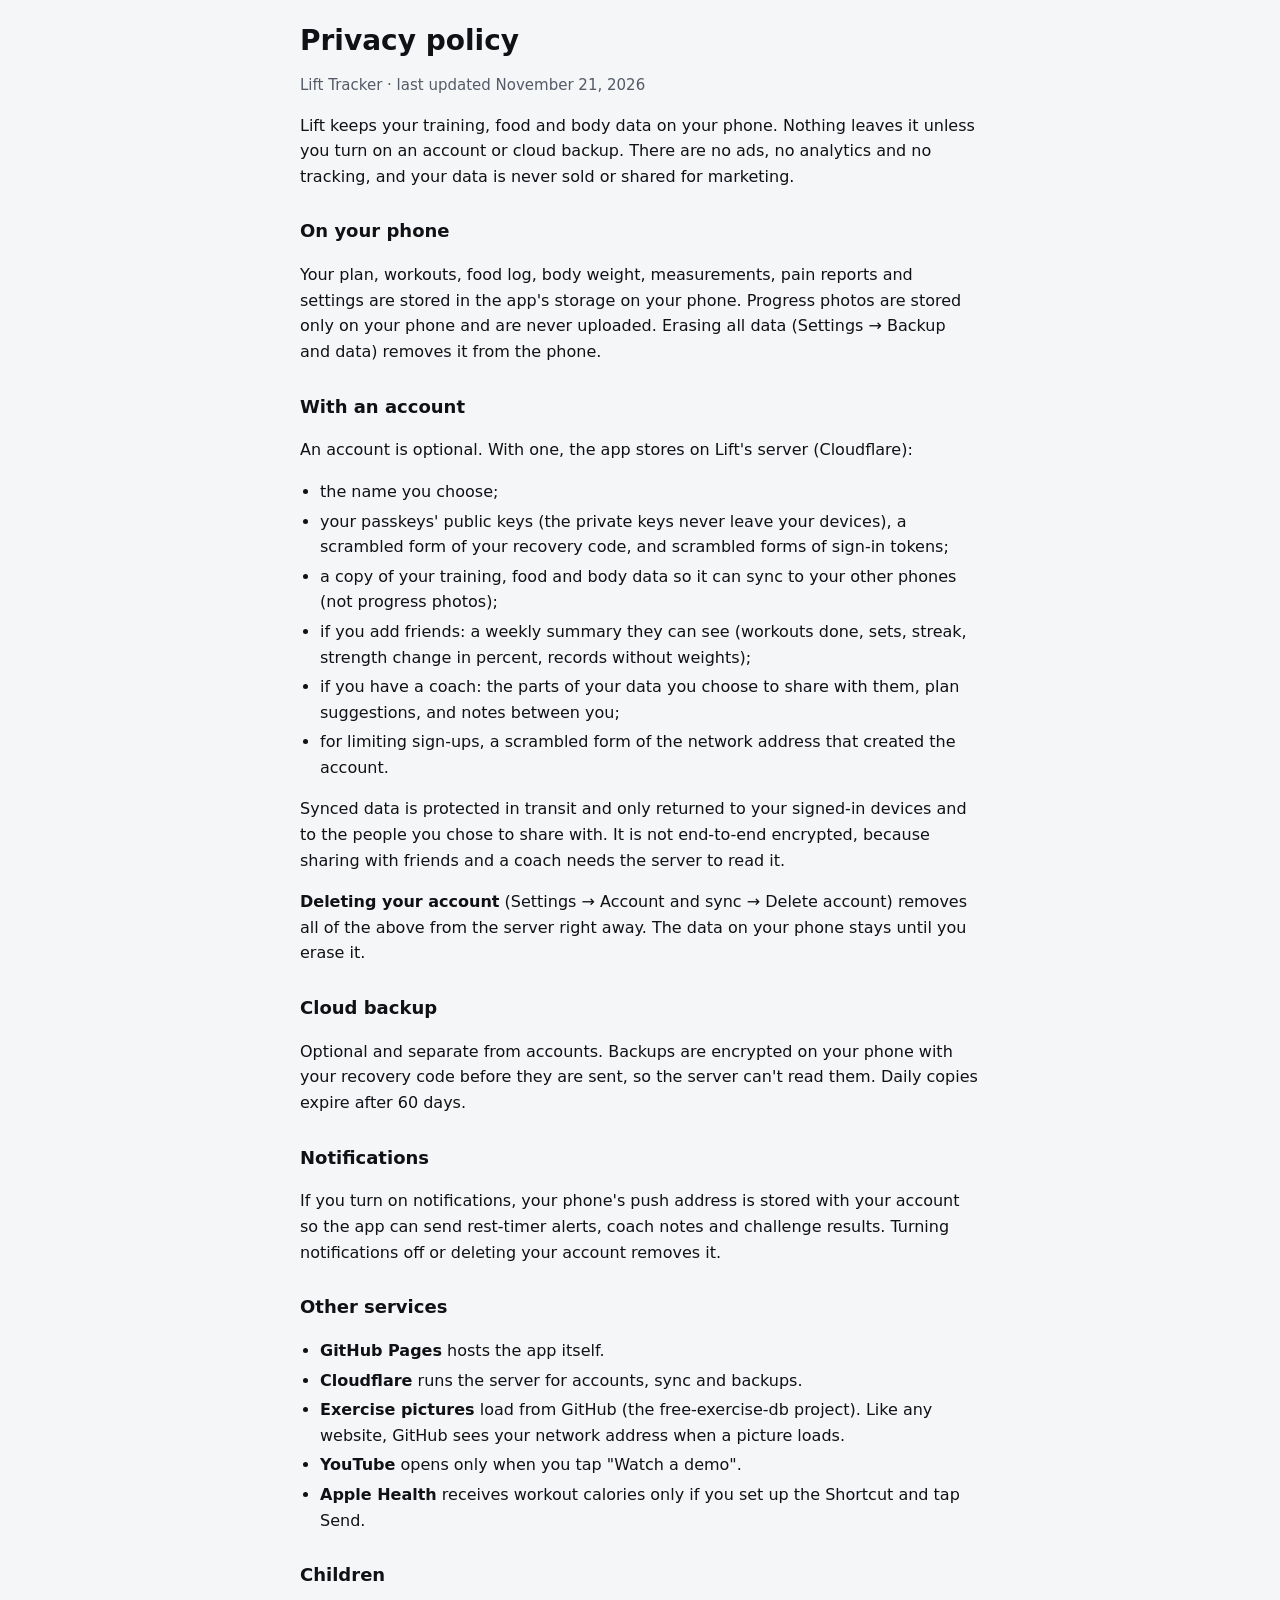
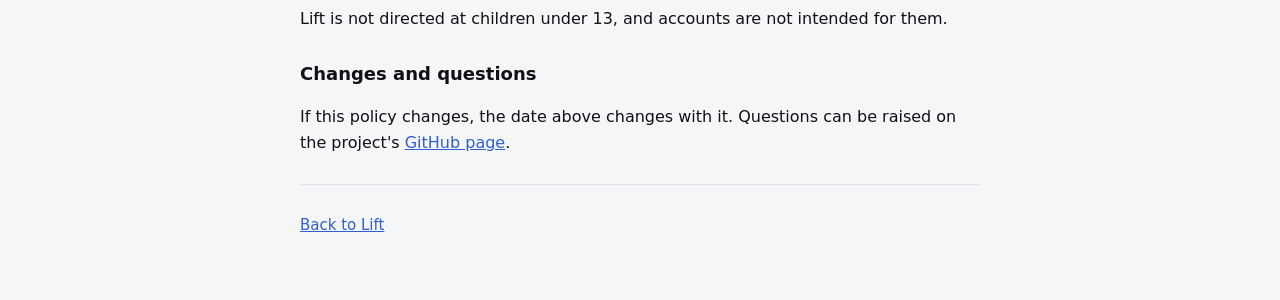
==== privacy.html @ e9cd705c "Notifications, account deletion, in-app confirmations, blank first run, app.js split - Notifications" ====
<!doctype html>
<html lang="en">
<head>
  <meta charset="utf-8">
  <meta http-equiv="Content-Security-Policy" content="default-src 'none'; style-src 'unsafe-inline'; img-src 'self'">
  <meta name="viewport" content="width=device-width, initial-scale=1, viewport-fit=cover">
  <meta name="referrer" content="no-referrer">
  <title>Lift privacy policy</title>
  <style>
    :root { --bg: #f5f6f8; --text: #0f1115; --muted: #545b67; --line: #e1e4ea; --accent: #2f5fd0; color-scheme: light; }
    @media (prefers-color-scheme: dark) { :root { --bg: #0c0e12; --text: #f1f3f6; --muted: #a2a9b6; --line: #2a2f39; --accent: #7aa2ff; color-scheme: dark; } }
    body { margin: 0; background: var(--bg); color: var(--text); font: 16px/1.6 -apple-system, BlinkMacSystemFont, 'Segoe UI', system-ui, sans-serif; padding: max(24px, env(safe-area-inset-top)) max(20px, env(safe-area-inset-right)) 48px max(20px, env(safe-area-inset-left)); }
    main { max-width: 680px; margin: 0 auto; }
    h1 { font-size: 1.75rem; line-height: 1.2; margin: 0 0 4px; }
    h2 { font-size: 1.125rem; margin: 28px 0 6px; }
    p, li { color: var(--text); }
    .muted { color: var(--muted); font-size: 0.9375rem; }
    ul { padding-left: 20px; }
    li { margin: 4px 0; }
    a { color: var(--accent); }
    hr { border: 0; border-top: 1px solid var(--line); margin: 28px 0; }
  </style>
</head>
<body>
<main>
  <h1>Privacy policy</h1>
  <p class="muted">Lift Tracker · last updated November 21, 2026</p>

  <p>Lift keeps your training, food and body data on your phone. Nothing leaves it unless you turn on an account or cloud backup. There are no ads, no analytics and no tracking, and your data is never sold or shared for marketing.</p>

  <h2>On your phone</h2>
  <p>Your plan, workouts, food log, body weight, measurements, pain reports and settings are stored in the app's storage on your phone. Progress photos are stored only on your phone and are never uploaded. Erasing all data (Settings → Backup and data) removes it from the phone.</p>

  <h2>With an account</h2>
  <p>An account is optional. With one, the app stores on Lift's server (Cloudflare):</p>
  <ul>
    <li>the name you choose;</li>
    <li>your passkeys' public keys (the private keys never leave your devices), a scrambled form of your recovery code, and scrambled forms of sign-in tokens;</li>
    <li>a copy of your training, food and body data so it can sync to your other phones (not progress photos);</li>
    <li>if you add friends: a weekly summary they can see (workouts done, sets, streak, strength change in percent, records without weights);</li>
    <li>if you have a coach: the parts of your data you choose to share with them, plan suggestions, and notes between you;</li>
    <li>for limiting sign-ups, a scrambled form of the network address that created the account.</li>
  </ul>
  <p>Synced data is protected in transit and only returned to your signed-in devices and to the people you chose to share with. It is not end-to-end encrypted, because sharing with friends and a coach needs the server to read it.</p>
  <p><b>Deleting your account</b> (Settings → Account and sync → Delete account) removes all of the above from the server right away. The data on your phone stays until you erase it.</p>

  <h2>Cloud backup</h2>
  <p>Optional and separate from accounts. Backups are encrypted on your phone with your recovery code before they are sent, so the server can't read them. Daily copies expire after 60 days.</p>

  <h2>Notifications</h2>
  <p>If you turn on notifications, your phone's push address is stored with your account so the app can send rest-timer alerts, coach notes and challenge results. Turning notifications off or deleting your account removes it.</p>

  <h2>Other services</h2>
  <ul>
    <li><b>GitHub Pages</b> hosts the app itself.</li>
    <li><b>Cloudflare</b> runs the server for accounts, sync and backups.</li>
    <li><b>Exercise pictures</b> load from GitHub (the free-exercise-db project). Like any website, GitHub sees your network address when a picture loads.</li>
    <li><b>YouTube</b> opens only when you tap "Watch a demo".</li>
    <li><b>Apple Health</b> receives workout calories only if you set up the Shortcut and tap Send.</li>
  </ul>

  <h2>Children</h2>
  <p>Lift is not directed at children under 13, and accounts are not intended for them.</p>

  <h2>Changes and questions</h2>
  <p>If this policy changes, the date above changes with it. Questions can be raised on the project's <a href="https://github.com/jbroefitzpatrick/lift-tracker/issues" rel="noopener">GitHub page</a>.</p>
  <hr>
  <p class="muted"><a href="./">Back to Lift</a></p>
</main>
</body>
</html>
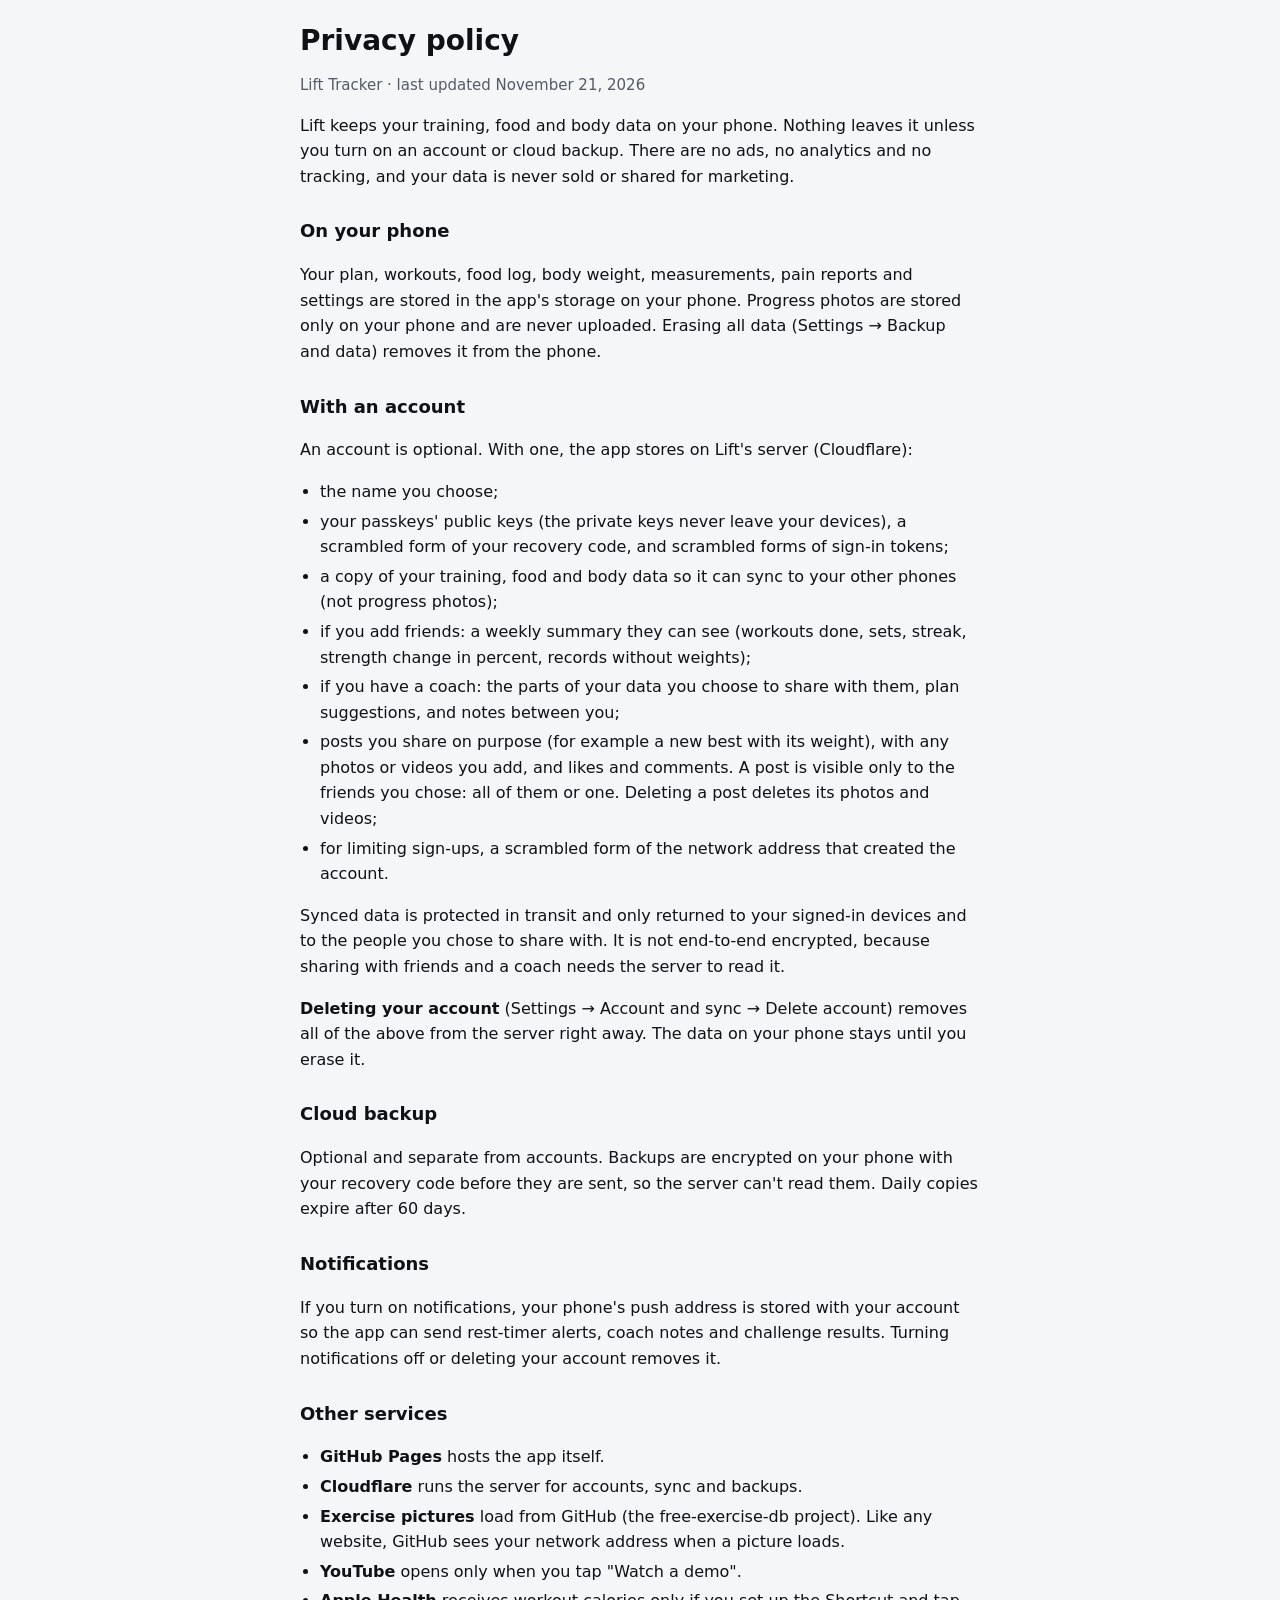
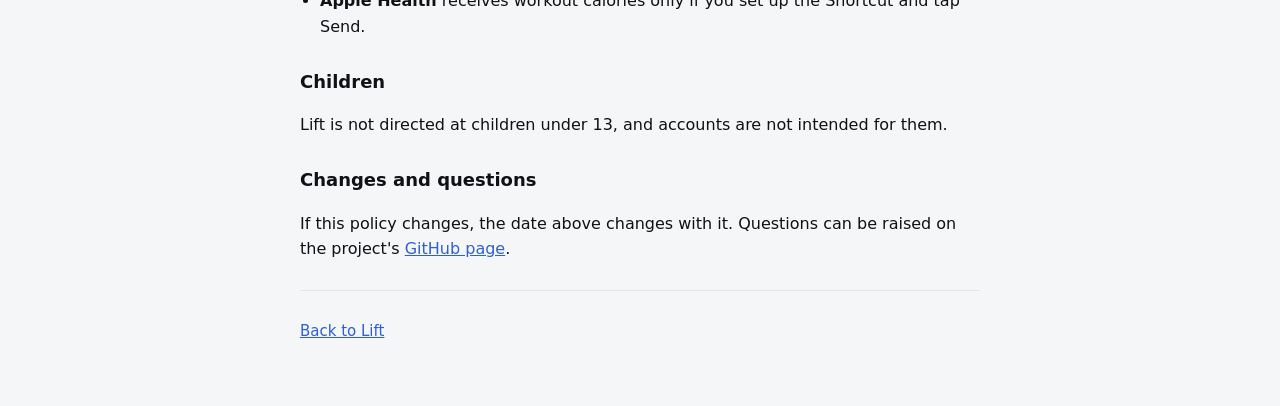
==== commit e6dff1e3: "People posts with photos and video, likes and comments; better first run - Share a new best (with it" ====
--- a/privacy.html
+++ b/privacy.html
@@ -39,6 +39,7 @@
     <li>a copy of your training, food and body data so it can sync to your other phones (not progress photos);</li>
     <li>if you add friends: a weekly summary they can see (workouts done, sets, streak, strength change in percent, records without weights);</li>
     <li>if you have a coach: the parts of your data you choose to share with them, plan suggestions, and notes between you;</li>
+    <li>posts you share on purpose (for example a new best with its weight), with any photos or videos you add, and likes and comments. A post is visible only to the friends you chose: all of them or one. Deleting a post deletes its photos and videos;</li>
     <li>for limiting sign-ups, a scrambled form of the network address that created the account.</li>
   </ul>
   <p>Synced data is protected in transit and only returned to your signed-in devices and to the people you chose to share with. It is not end-to-end encrypted, because sharing with friends and a coach needs the server to read it.</p>
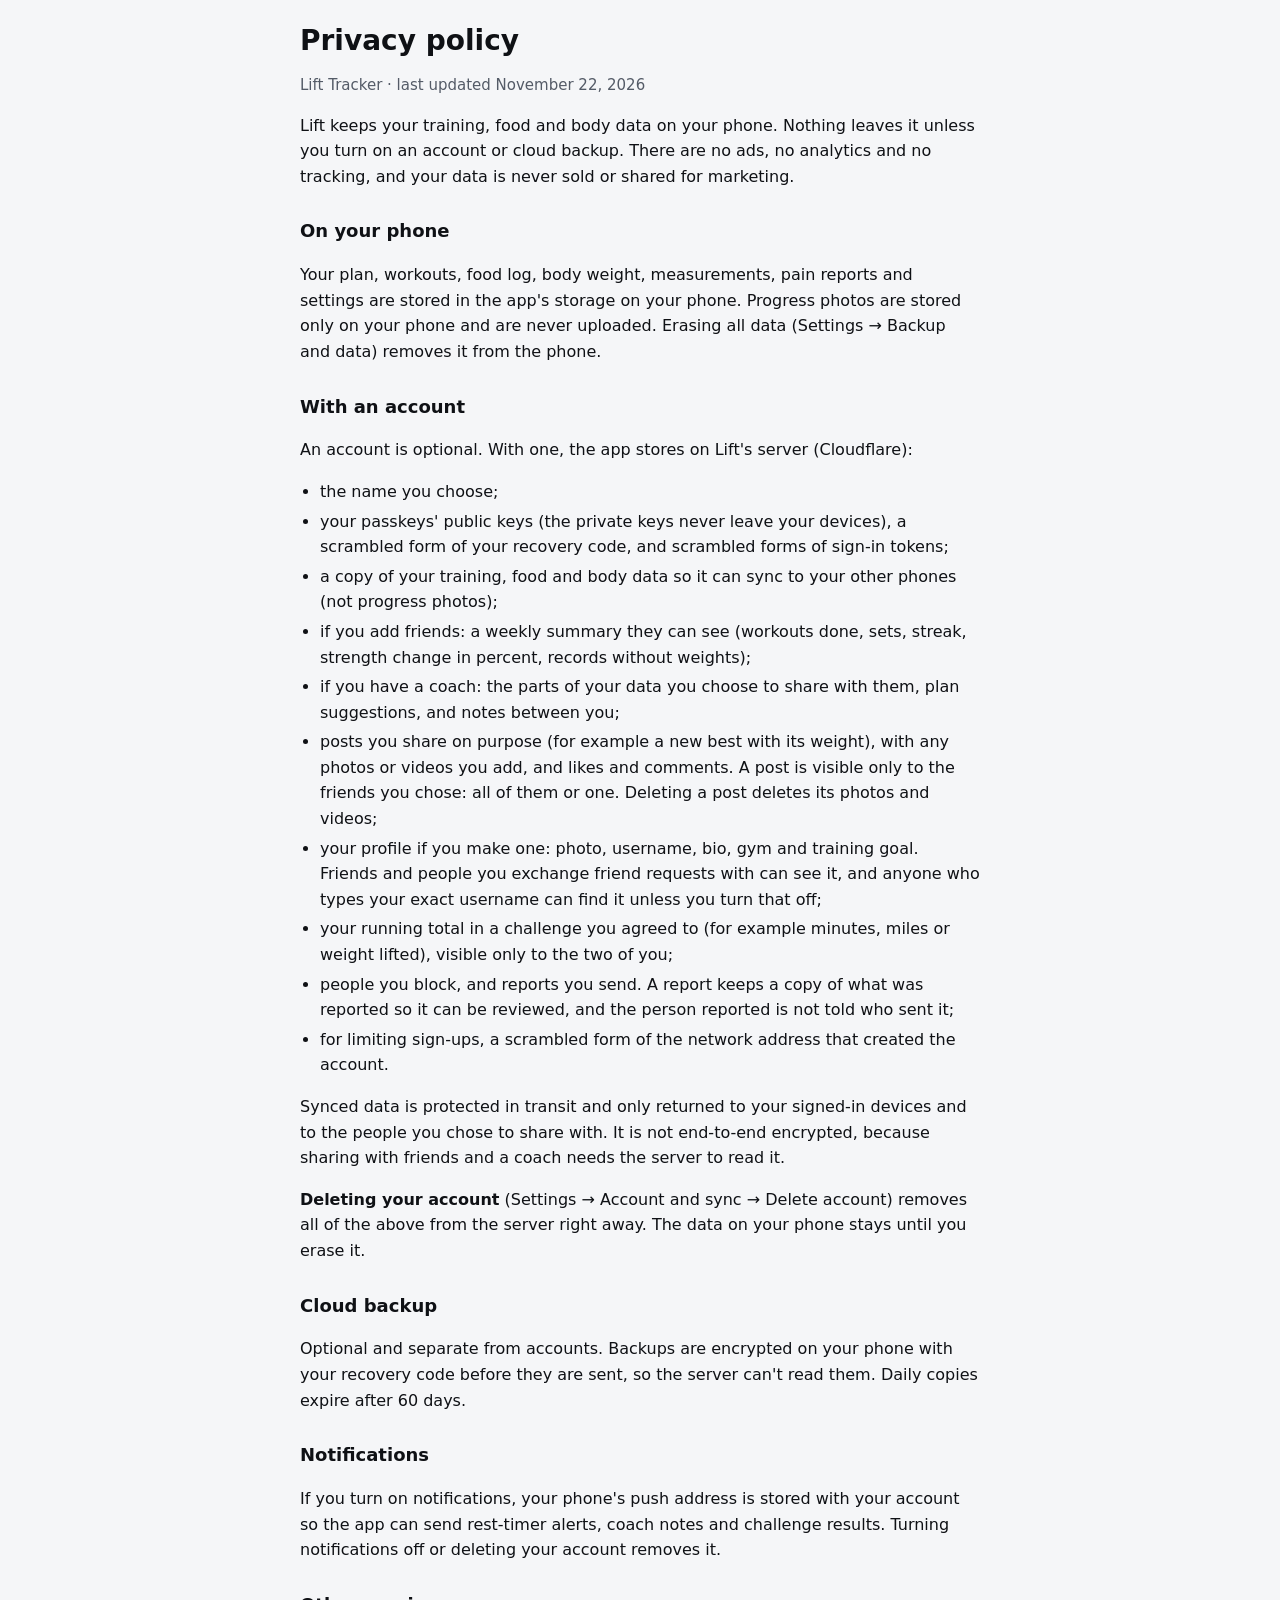
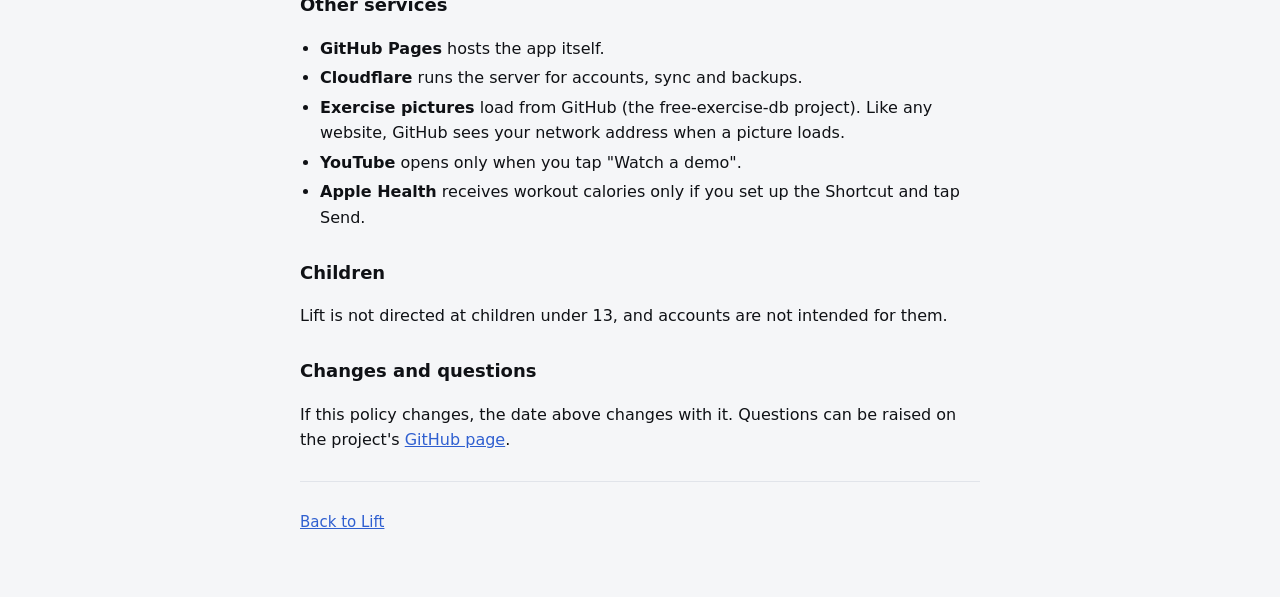
==== commit 4f149b1a: "Big goal, head-to-head metrics, block and report, clearer wording - Big goal on Progress: 1,000 to 2" ====
--- a/privacy.html
+++ b/privacy.html
@@ -24,7 +24,7 @@
 <body>
 <main>
   <h1>Privacy policy</h1>
-  <p class="muted">Lift Tracker · last updated November 21, 2026</p>
+  <p class="muted">Lift Tracker · last updated November 22, 2026</p>
 
   <p>Lift keeps your training, food and body data on your phone. Nothing leaves it unless you turn on an account or cloud backup. There are no ads, no analytics and no tracking, and your data is never sold or shared for marketing.</p>
 
@@ -40,6 +40,9 @@
     <li>if you add friends: a weekly summary they can see (workouts done, sets, streak, strength change in percent, records without weights);</li>
     <li>if you have a coach: the parts of your data you choose to share with them, plan suggestions, and notes between you;</li>
     <li>posts you share on purpose (for example a new best with its weight), with any photos or videos you add, and likes and comments. A post is visible only to the friends you chose: all of them or one. Deleting a post deletes its photos and videos;</li>
+    <li>your profile if you make one: photo, username, bio, gym and training goal. Friends and people you exchange friend requests with can see it, and anyone who types your exact username can find it unless you turn that off;</li>
+    <li>your running total in a challenge you agreed to (for example minutes, miles or weight lifted), visible only to the two of you;</li>
+    <li>people you block, and reports you send. A report keeps a copy of what was reported so it can be reviewed, and the person reported is not told who sent it;</li>
     <li>for limiting sign-ups, a scrambled form of the network address that created the account.</li>
   </ul>
   <p>Synced data is protected in transit and only returned to your signed-in devices and to the people you chose to share with. It is not end-to-end encrypted, because sharing with friends and a coach needs the server to read it.</p>
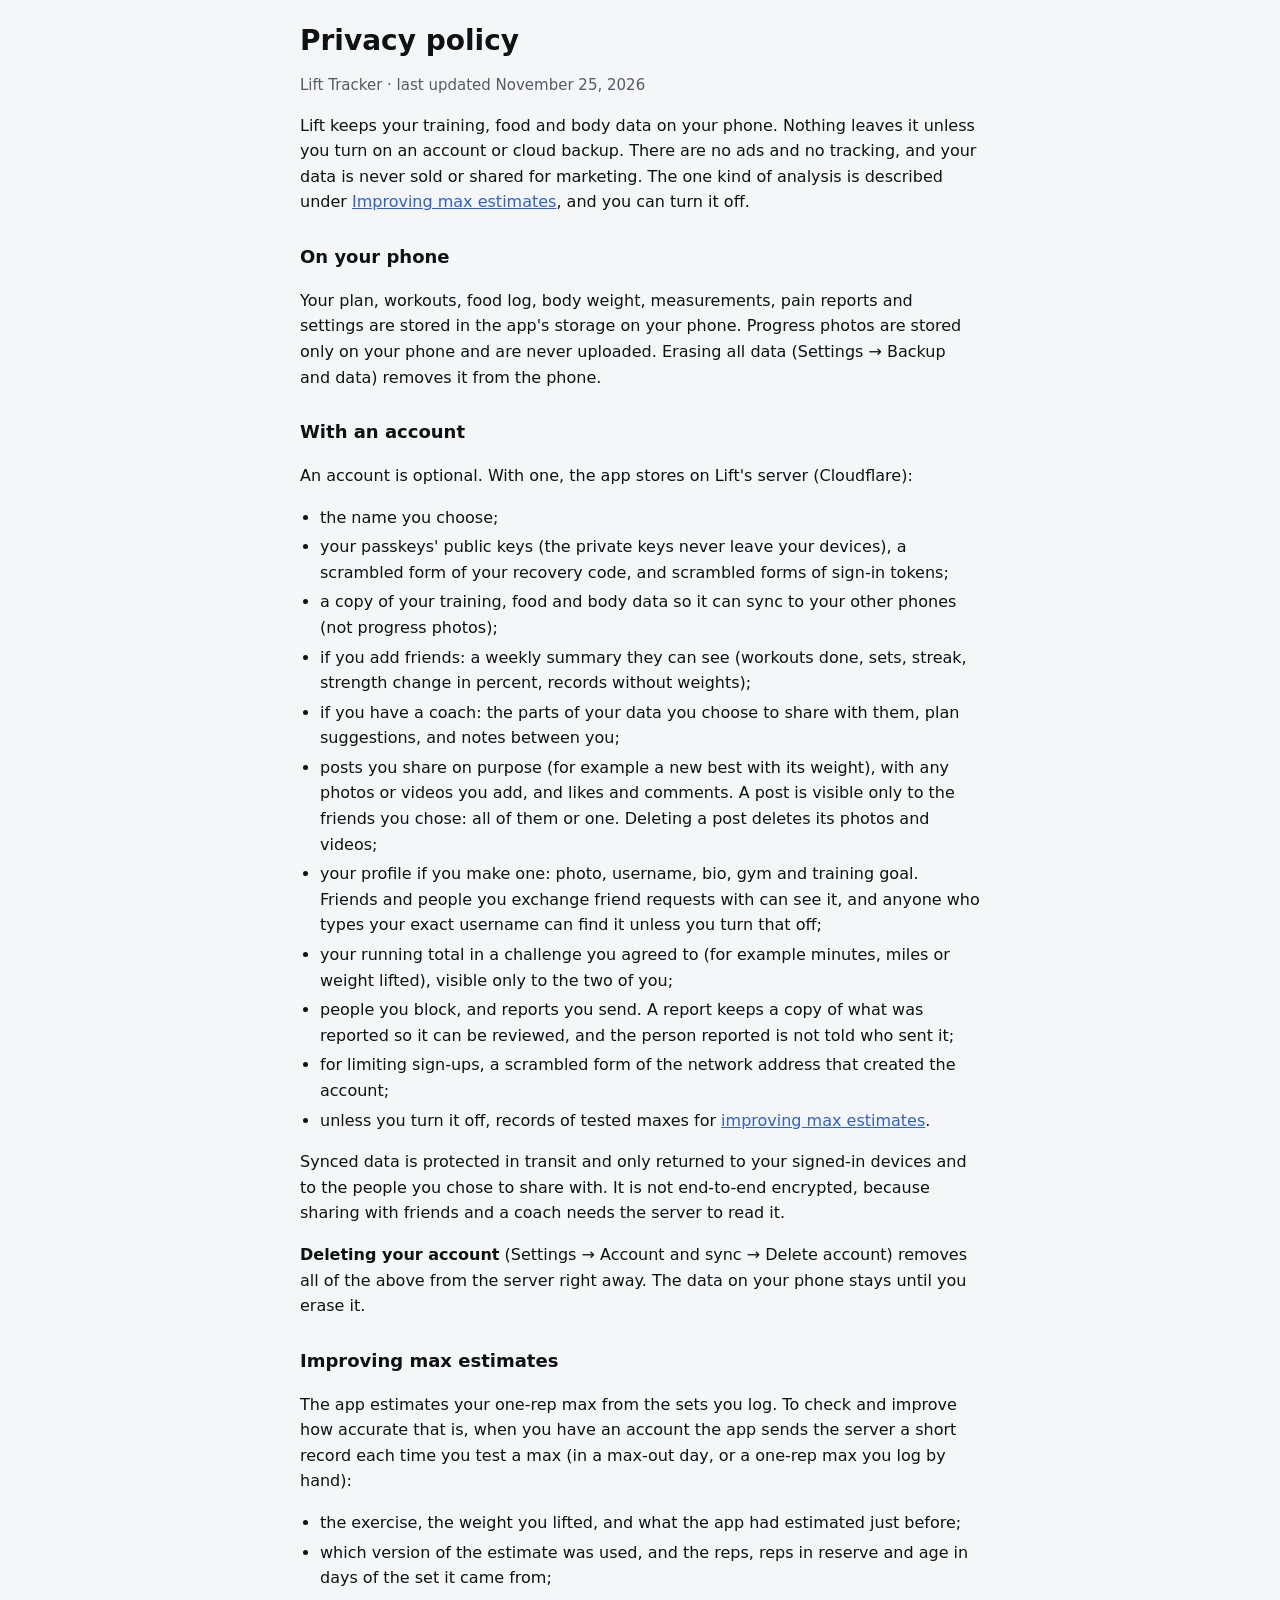
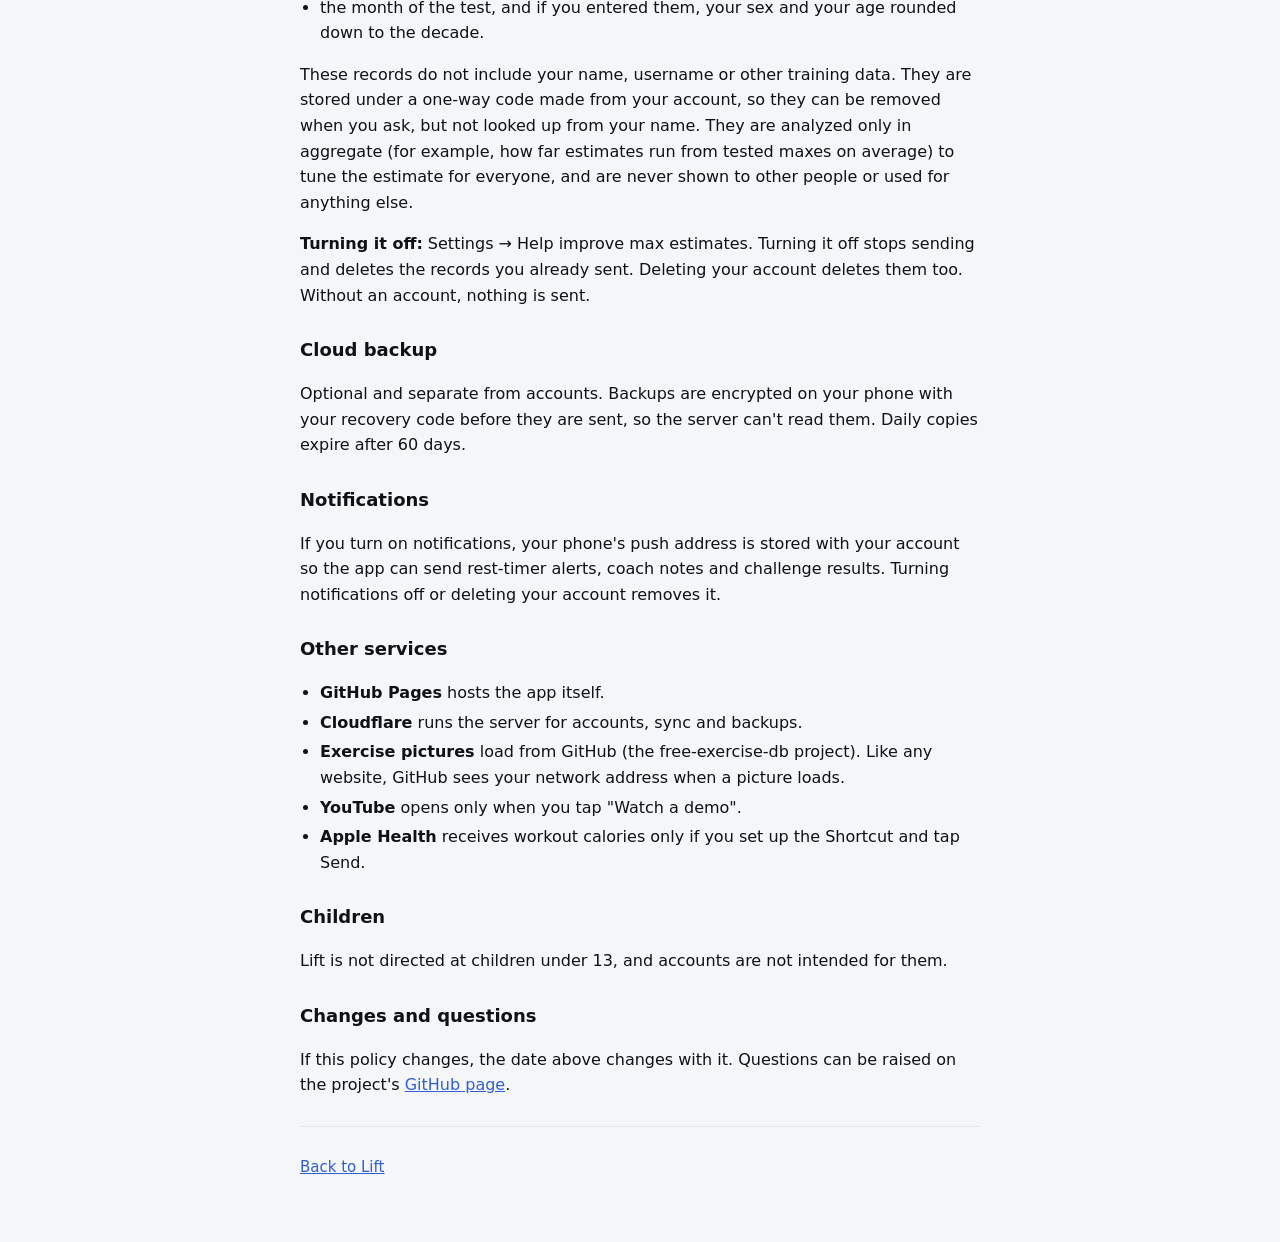
==== commit 1cd7f494: "Pooled max-estimate checks, opt-out, and meet day on a rest day - Server: /v2/calib stores tested-ma" ====
--- a/privacy.html
+++ b/privacy.html
@@ -24,9 +24,9 @@
 <body>
 <main>
   <h1>Privacy policy</h1>
-  <p class="muted">Lift Tracker · last updated November 22, 2026</p>
+  <p class="muted">Lift Tracker · last updated November 25, 2026</p>
 
-  <p>Lift keeps your training, food and body data on your phone. Nothing leaves it unless you turn on an account or cloud backup. There are no ads, no analytics and no tracking, and your data is never sold or shared for marketing.</p>
+  <p>Lift keeps your training, food and body data on your phone. Nothing leaves it unless you turn on an account or cloud backup. There are no ads and no tracking, and your data is never sold or shared for marketing. The one kind of analysis is described under <a href="#research">Improving max estimates</a>, and you can turn it off.</p>
 
   <h2>On your phone</h2>
   <p>Your plan, workouts, food log, body weight, measurements, pain reports and settings are stored in the app's storage on your phone. Progress photos are stored only on your phone and are never uploaded. Erasing all data (Settings → Backup and data) removes it from the phone.</p>
@@ -43,10 +43,21 @@
     <li>your profile if you make one: photo, username, bio, gym and training goal. Friends and people you exchange friend requests with can see it, and anyone who types your exact username can find it unless you turn that off;</li>
     <li>your running total in a challenge you agreed to (for example minutes, miles or weight lifted), visible only to the two of you;</li>
     <li>people you block, and reports you send. A report keeps a copy of what was reported so it can be reviewed, and the person reported is not told who sent it;</li>
-    <li>for limiting sign-ups, a scrambled form of the network address that created the account.</li>
+    <li>for limiting sign-ups, a scrambled form of the network address that created the account;</li>
+    <li>unless you turn it off, records of tested maxes for <a href="#research">improving max estimates</a>.</li>
   </ul>
   <p>Synced data is protected in transit and only returned to your signed-in devices and to the people you chose to share with. It is not end-to-end encrypted, because sharing with friends and a coach needs the server to read it.</p>
   <p><b>Deleting your account</b> (Settings → Account and sync → Delete account) removes all of the above from the server right away. The data on your phone stays until you erase it.</p>
+
+  <h2 id="research">Improving max estimates</h2>
+  <p>The app estimates your one-rep max from the sets you log. To check and improve how accurate that is, when you have an account the app sends the server a short record each time you test a max (in a max-out day, or a one-rep max you log by hand):</p>
+  <ul>
+    <li>the exercise, the weight you lifted, and what the app had estimated just before;</li>
+    <li>which version of the estimate was used, and the reps, reps in reserve and age in days of the set it came from;</li>
+    <li>the month of the test, and if you entered them, your sex and your age rounded down to the decade.</li>
+  </ul>
+  <p>These records do not include your name, username or other training data. They are stored under a one-way code made from your account, so they can be removed when you ask, but not looked up from your name. They are analyzed only in aggregate (for example, how far estimates run from tested maxes on average) to tune the estimate for everyone, and are never shown to other people or used for anything else.</p>
+  <p><b>Turning it off:</b> Settings → Help improve max estimates. Turning it off stops sending and deletes the records you already sent. Deleting your account deletes them too. Without an account, nothing is sent.</p>
 
   <h2>Cloud backup</h2>
   <p>Optional and separate from accounts. Backups are encrypted on your phone with your recovery code before they are sent, so the server can't read them. Daily copies expire after 60 days.</p>
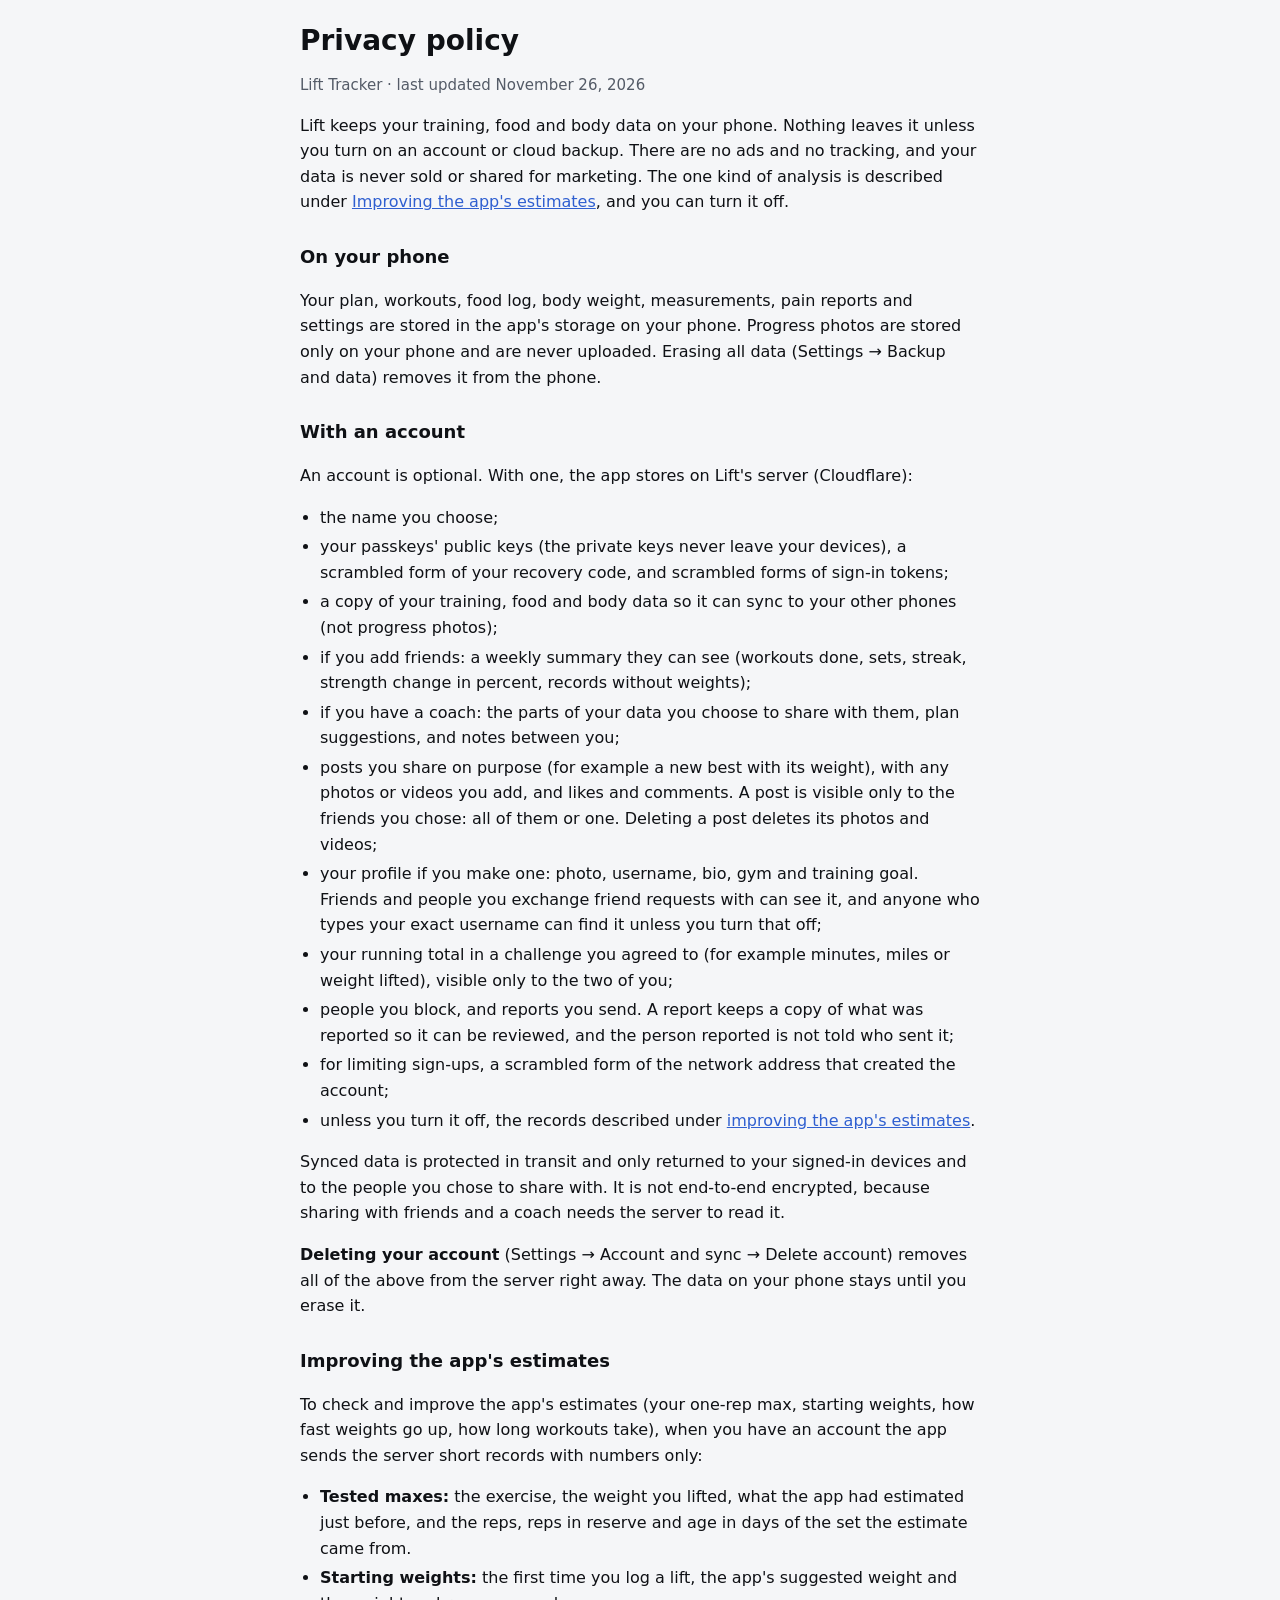
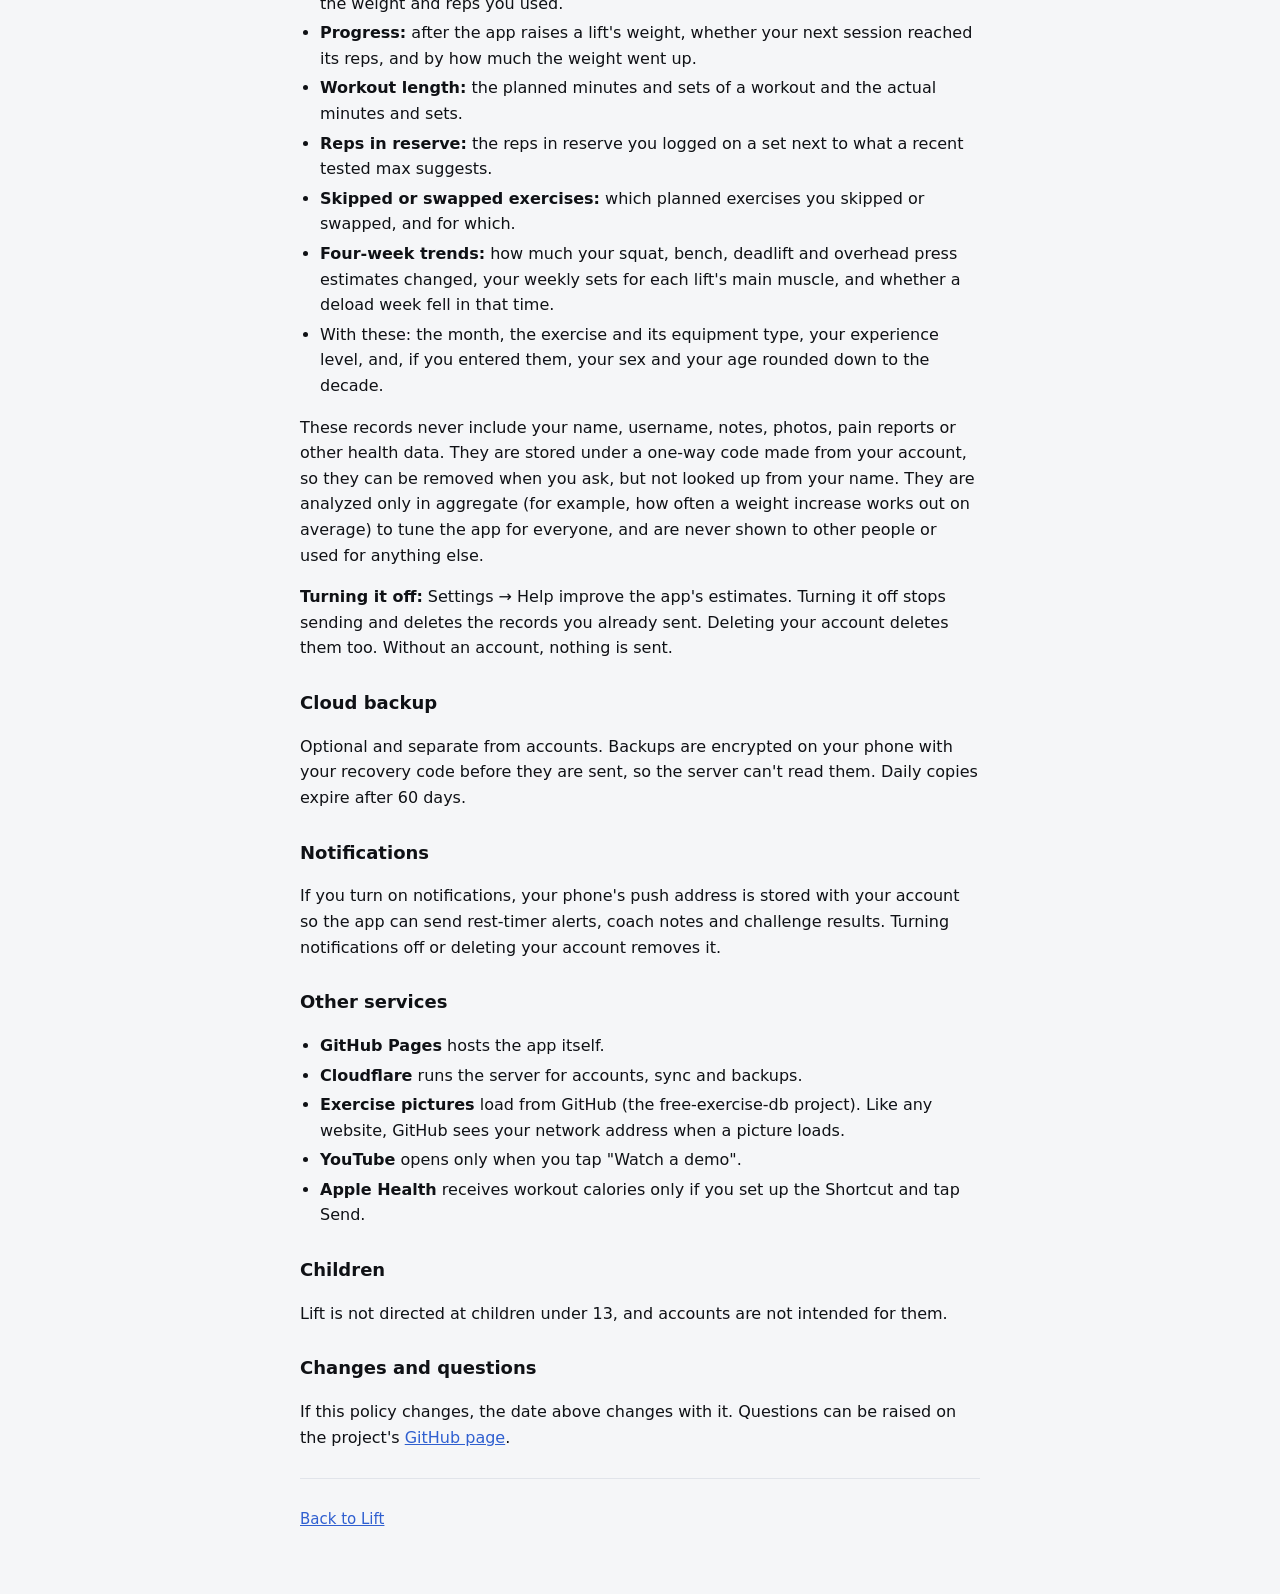
==== commit 8c847e4e: "Tuning records, goal card variants, lifted-first, wording pass - Pooled tuning records (js/tuning.js" ====
--- a/privacy.html
+++ b/privacy.html
@@ -24,9 +24,9 @@
 <body>
 <main>
   <h1>Privacy policy</h1>
-  <p class="muted">Lift Tracker · last updated November 25, 2026</p>
+  <p class="muted">Lift Tracker · last updated November 26, 2026</p>
 
-  <p>Lift keeps your training, food and body data on your phone. Nothing leaves it unless you turn on an account or cloud backup. There are no ads and no tracking, and your data is never sold or shared for marketing. The one kind of analysis is described under <a href="#research">Improving max estimates</a>, and you can turn it off.</p>
+  <p>Lift keeps your training, food and body data on your phone. Nothing leaves it unless you turn on an account or cloud backup. There are no ads and no tracking, and your data is never sold or shared for marketing. The one kind of analysis is described under <a href="#research">Improving the app's estimates</a>, and you can turn it off.</p>
 
   <h2>On your phone</h2>
   <p>Your plan, workouts, food log, body weight, measurements, pain reports and settings are stored in the app's storage on your phone. Progress photos are stored only on your phone and are never uploaded. Erasing all data (Settings → Backup and data) removes it from the phone.</p>
@@ -44,20 +44,25 @@
     <li>your running total in a challenge you agreed to (for example minutes, miles or weight lifted), visible only to the two of you;</li>
     <li>people you block, and reports you send. A report keeps a copy of what was reported so it can be reviewed, and the person reported is not told who sent it;</li>
     <li>for limiting sign-ups, a scrambled form of the network address that created the account;</li>
-    <li>unless you turn it off, records of tested maxes for <a href="#research">improving max estimates</a>.</li>
+    <li>unless you turn it off, the records described under <a href="#research">improving the app's estimates</a>.</li>
   </ul>
   <p>Synced data is protected in transit and only returned to your signed-in devices and to the people you chose to share with. It is not end-to-end encrypted, because sharing with friends and a coach needs the server to read it.</p>
   <p><b>Deleting your account</b> (Settings → Account and sync → Delete account) removes all of the above from the server right away. The data on your phone stays until you erase it.</p>
 
-  <h2 id="research">Improving max estimates</h2>
-  <p>The app estimates your one-rep max from the sets you log. To check and improve how accurate that is, when you have an account the app sends the server a short record each time you test a max (in a max-out day, or a one-rep max you log by hand):</p>
+  <h2 id="research">Improving the app's estimates</h2>
+  <p>To check and improve the app's estimates (your one-rep max, starting weights, how fast weights go up, how long workouts take), when you have an account the app sends the server short records with numbers only:</p>
   <ul>
-    <li>the exercise, the weight you lifted, and what the app had estimated just before;</li>
-    <li>which version of the estimate was used, and the reps, reps in reserve and age in days of the set it came from;</li>
-    <li>the month of the test, and if you entered them, your sex and your age rounded down to the decade.</li>
+    <li><b>Tested maxes:</b> the exercise, the weight you lifted, what the app had estimated just before, and the reps, reps in reserve and age in days of the set the estimate came from.</li>
+    <li><b>Starting weights:</b> the first time you log a lift, the app's suggested weight and the weight and reps you used.</li>
+    <li><b>Progress:</b> after the app raises a lift's weight, whether your next session reached its reps, and by how much the weight went up.</li>
+    <li><b>Workout length:</b> the planned minutes and sets of a workout and the actual minutes and sets.</li>
+    <li><b>Reps in reserve:</b> the reps in reserve you logged on a set next to what a recent tested max suggests.</li>
+    <li><b>Skipped or swapped exercises:</b> which planned exercises you skipped or swapped, and for which.</li>
+    <li><b>Four-week trends:</b> how much your squat, bench, deadlift and overhead press estimates changed, your weekly sets for each lift's main muscle, and whether a deload week fell in that time.</li>
+    <li>With these: the month, the exercise and its equipment type, your experience level, and, if you entered them, your sex and your age rounded down to the decade.</li>
   </ul>
-  <p>These records do not include your name, username or other training data. They are stored under a one-way code made from your account, so they can be removed when you ask, but not looked up from your name. They are analyzed only in aggregate (for example, how far estimates run from tested maxes on average) to tune the estimate for everyone, and are never shown to other people or used for anything else.</p>
-  <p><b>Turning it off:</b> Settings → Help improve max estimates. Turning it off stops sending and deletes the records you already sent. Deleting your account deletes them too. Without an account, nothing is sent.</p>
+  <p>These records never include your name, username, notes, photos, pain reports or other health data. They are stored under a one-way code made from your account, so they can be removed when you ask, but not looked up from your name. They are analyzed only in aggregate (for example, how often a weight increase works out on average) to tune the app for everyone, and are never shown to other people or used for anything else.</p>
+  <p><b>Turning it off:</b> Settings → Help improve the app's estimates. Turning it off stops sending and deletes the records you already sent. Deleting your account deletes them too. Without an account, nothing is sent.</p>
 
   <h2>Cloud backup</h2>
   <p>Optional and separate from accounts. Backups are encrypted on your phone with your recovery code before they are sent, so the server can't read them. Daily copies expire after 60 days.</p>
